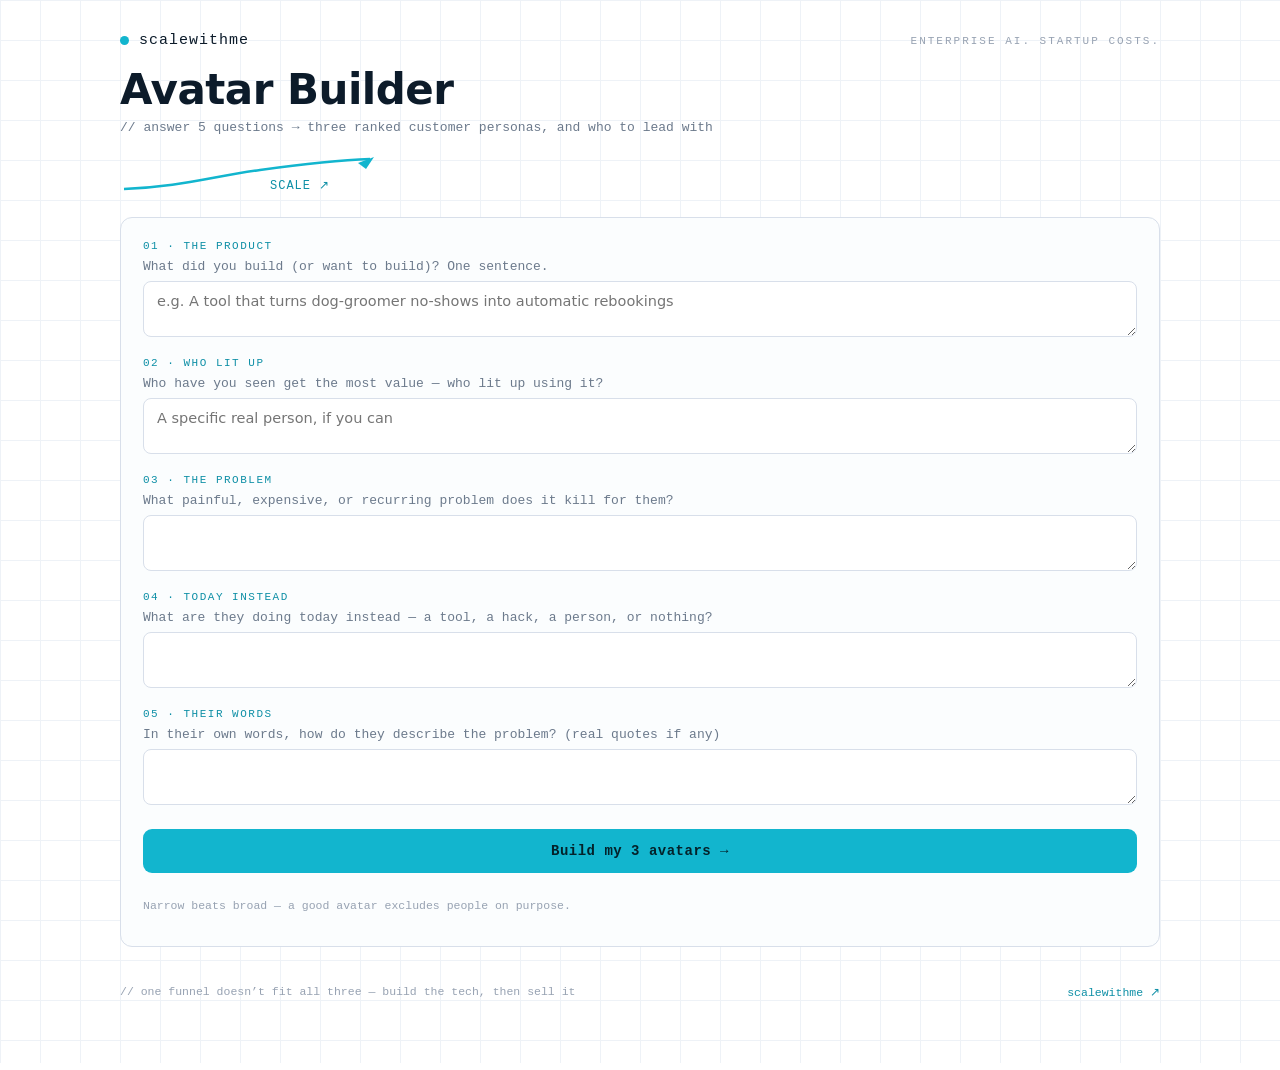
==== public/index.html @ 0a1be6bb "init: ScaleWithMe Avatar Builder web app (white theme) + Anthropic-backed Pages Function Co-Authored" ====
<!doctype html>
<html lang="en">
<head>
<meta charset="utf-8">
<meta name="viewport" content="width=device-width, initial-scale=1">
<title>Avatar Builder — ScaleWithMe</title>
<style>
  :root{
    --bg:#FFFFFF; --grid:#EEF2F7; --panel:#FBFDFE; --input:#FFFFFF;
    --ink:#0C1B2A; --muted:#6C7A8C; --faint:#97A2B2; --line:#E7ECF2; --border:#D8DFEA;
    --cyan:#12B5CE; --cyan-deep:#0E8FA6; --chip:#E2F6FA; --chip-ink:#0B7E92;
    --sans:system-ui,-apple-system,"Helvetica Neue",Arial,sans-serif;
    --mono:ui-monospace,"SF Mono",Menlo,Consolas,monospace;
  }
  *{box-sizing:border-box}
  body{margin:0;background:var(--bg);color:var(--ink);font-family:var(--sans);
    background-image:linear-gradient(var(--grid) 1px,transparent 1px),linear-gradient(90deg,var(--grid) 1px,transparent 1px);
    background-size:40px 40px}
  .inner{max-width:1080px;margin:0 auto;padding:32px 20px 64px}
  .top{display:flex;align-items:center;justify-content:space-between;gap:16px;flex-wrap:wrap}
  .brand{display:flex;align-items:center;gap:10px;font-family:var(--mono);font-size:15px;letter-spacing:1px}
  .dot{width:9px;height:9px;border-radius:50%;background:var(--cyan)}
  .tag{font-family:var(--mono);font-size:11px;letter-spacing:2px;color:var(--faint)}
  h1{font-size:clamp(28px,5vw,42px);font-weight:800;margin:16px 0 6px;letter-spacing:-.5px;text-wrap:balance}
  .sub{font-family:var(--mono);font-size:13px;color:var(--muted);margin:0 0 20px}
  .spark{display:block;margin:0 0 22px}
  .card{background:var(--panel);border:1px solid var(--border);border-radius:12px;padding:22px}
  form{display:grid;gap:16px}
  label{display:block;font-family:var(--mono);font-size:11px;letter-spacing:1.5px;color:var(--cyan-deep);margin-bottom:7px;text-transform:uppercase}
  .q{font-size:13px;color:var(--muted);font-family:var(--mono);margin:0 0 7px}
  textarea{width:100%;background:var(--input);border:1px solid var(--border);border-radius:8px;color:var(--ink);
    font-family:var(--sans);font-size:14.5px;padding:11px 13px;resize:vertical;min-height:52px}
  textarea:focus{outline:2px solid var(--cyan);outline-offset:1px;border-color:var(--cyan)}
  .go{margin-top:4px;background:var(--cyan);color:#04222a;border:none;border-radius:9px;padding:14px 20px;
    font-family:var(--mono);font-size:14px;font-weight:700;letter-spacing:.5px;cursor:pointer;transition:filter .15s}
  .go:hover{filter:brightness(1.05)}
  .go:disabled{opacity:.5;cursor:progress}
  .note{font-family:var(--mono);font-size:11.5px;color:var(--faint);margin-top:10px}
  .status{font-family:var(--mono);font-size:13px;color:var(--cyan-deep);margin:22px 2px;display:none}
  .status.show{display:block}
  .err{color:#c0392b}
  .grid{display:grid;grid-template-columns:repeat(3,1fr);gap:16px;margin-top:8px}
  @media(max-width:840px){.grid{grid-template-columns:1fr}}
  .p{background:var(--panel);border:1px solid var(--border);border-radius:12px;padding:20px;position:relative;overflow:hidden}
  .p.primary{border-color:var(--cyan)}
  .p .bar{position:absolute;top:0;left:0;right:0;height:5px;background:#E1E7EF}
  .p.primary .bar{background:var(--cyan)}
  .rank{font-family:var(--mono);font-size:11.5px;letter-spacing:2px;color:var(--faint)}
  .p.primary .rank{color:var(--cyan-deep)}
  .name{font-size:20px;font-weight:700;margin:8px 0 2px}
  .role{font-size:13px;color:var(--muted)}
  .p hr{border:none;border-top:1px solid var(--line);margin:14px 0}
  .sec{font-family:var(--mono);font-size:10px;letter-spacing:1.5px;color:var(--faint);margin:14px 0 5px;text-transform:uppercase}
  .val{font-size:13px;color:#37455A;line-height:1.5}
  .q-quote{font-style:italic;color:#6B7789;font-size:12.5px}
  .lead{color:var(--cyan-deep);font-size:13px}
  .serve{margin-top:14px;font-family:var(--mono);font-size:12px;background:#EFF3F8;border-radius:7px;padding:9px 12px;color:var(--muted)}
  .p.primary .serve{background:var(--chip);color:var(--chip-ink)}
  .summary{margin-top:18px;border-left:3px solid var(--cyan);background:#F1FBFD;border-radius:0 10px 10px 0;padding:16px 18px}
  .summary h3{margin:0 0 6px;font-size:15px}
  .summary p{margin:0;font-size:13.5px;color:#37455A;line-height:1.55}
  .foot{font-family:var(--mono);font-size:11.5px;color:var(--faint);margin-top:30px;display:flex;justify-content:space-between;flex-wrap:wrap;gap:8px}
</style>
</head>
<body>
<div class="inner">
  <div class="top">
    <div class="brand"><span class="dot"></span>scalewithme</div>
    <div class="tag">ENTERPRISE AI. STARTUP COSTS.</div>
  </div>
  <h1>Avatar Builder</h1>
  <p class="sub">// answer 5 questions → three ranked customer personas, and who to lead with</p>
  <svg class="spark" width="260" height="40" viewBox="0 0 260 40" aria-hidden="true">
    <path d="M4,34 C60,32 90,22 140,15 S220,5 250,4" fill="none" stroke="#12B5CE" stroke-width="2.5"/>
    <path d="M238,8 L254,2 L246,14 Z" fill="#12B5CE"/>
    <text x="150" y="34" font-family="ui-monospace,monospace" font-size="12" fill="#0E8FA6" letter-spacing="1">SCALE ↗</text>
  </svg>

  <div class="card">
    <form id="f">
      <div><label>01 · The product</label><p class="q">What did you build (or want to build)? One sentence.</p><textarea id="q1" required placeholder="e.g. A tool that turns dog-groomer no-shows into automatic rebookings"></textarea></div>
      <div><label>02 · Who lit up</label><p class="q">Who have you seen get the most value — who lit up using it?</p><textarea id="q2" placeholder="A specific real person, if you can"></textarea></div>
      <div><label>03 · The problem</label><p class="q">What painful, expensive, or recurring problem does it kill for them?</p><textarea id="q3" required></textarea></div>
      <div><label>04 · Today instead</label><p class="q">What are they doing today instead — a tool, a hack, a person, or nothing?</p><textarea id="q4"></textarea></div>
      <div><label>05 · Their words</label><p class="q">In their own words, how do they describe the problem? (real quotes if any)</p><textarea id="q5"></textarea></div>
      <button class="go" id="go" type="submit">Build my 3 avatars →</button>
      <p class="note">Narrow beats broad — a good avatar excludes people on purpose.</p>
    </form>
  </div>

  <div class="status" id="status"></div>
  <div class="grid" id="out"></div>
  <div id="summarywrap"></div>

  <div class="foot">
    <span>// one funnel doesn’t fit all three — build the tech, then sell it</span>
    <span style="color:#0E8FA6">scalewithme ↗</span>
  </div>
</div>

<script>
const $=id=>document.getElementById(id);
const esc=s=>String(s==null?'':s).replace(/[&<>]/g,c=>({'&':'&amp;','<':'&lt;','>':'&gt;'}[c]));
$('f').addEventListener('submit',async e=>{
  e.preventDefault();
  const body={q1:$('q1').value.trim(),q2:$('q2').value.trim(),q3:$('q3').value.trim(),q4:$('q4').value.trim(),q5:$('q5').value.trim()};
  if(!body.q1||!body.q3)return;
  $('go').disabled=true;
  const st=$('status');st.className='status show';st.classList.remove('err');
  st.textContent='> mapping segments… drafting three avatars… ranking them…';
  $('out').innerHTML='';$('summarywrap').innerHTML='';
  try{
    const r=await fetch('/api/generate',{method:'POST',headers:{'content-type':'application/json'},body:JSON.stringify(body)});
    if(!r.ok)throw new Error('server '+r.status);
    const data=await r.json();
    render(data);st.className='status';
  }catch(err){
    st.className='status show err';st.textContent='> could not generate ('+err.message+'). Try again in a moment.';
  }finally{$('go').disabled=false;}
});
function render(d){
  const out=$('out');
  (d.avatars||[]).forEach(p=>{
    const primary=(p.rank||'').toUpperCase()==='PRIMARY';
    const lang=(p.language||[]).map(q=>`<div class="q-quote">“${esc(q)}”</div>`).join('');
    out.insertAdjacentHTML('beforeend',`
    <div class="p ${primary?'primary':''}"><div class="bar"></div>
      <div class="rank">▲ ${esc(p.rank||'')}</div>
      <div class="name">${esc(p.name||'')}</div>
      <div class="role">${esc(p.role||'')}</div><hr>
      <div class="sec">Snapshot</div><div class="val">${esc(p.snapshot||'')}</div>
      <div class="sec">Jobs to be done</div><div class="val">Functional — ${esc(p.jtbd&&p.jtbd.functional)}<br>Emotional — ${esc(p.jtbd&&p.jtbd.emotional)}<br>Social — ${esc(p.jtbd&&p.jtbd.social)}</div>
      <div class="sec">Acute problem</div><div class="val">${esc(p.acute||'')}</div>
      <div class="sec">Current alternative</div><div class="val">${esc(p.alternative||'')}</div>
      <div class="sec">Their language</div>${lang}
      <div class="sec">Channels</div><div class="val"><span class="lead">▸ Lead: ${esc(p.channelLead||'')}</span><br>Hidden gems: ${esc(p.channelGems||'')}</div>
      <div class="sec">Anti-fit</div><div class="val">${esc(p.antiFit||'')}</div>
      <div class="sec">Riskiest assumption</div><div class="val">${esc(p.riskiest||'')}</div>
      <div class="sec">The 3 moves</div><div class="val">Msg — ${esc(p.moves&&p.moves.message)}<br>Channel — ${esc(p.moves&&p.moves.channel)}<br>Offer — ${esc(p.moves&&p.moves.offer)}</div>
      <div class="serve">SERVE VIA ▸ ${esc(p.serveVia||'')} ↗</div>
    </div>`);
  });
  if(d.leadWith)$('summarywrap').innerHTML=`<div class="summary"><h3>Who to lead with</h3><p>${esc(d.leadWith)}</p></div>`;
}
</script>
</body>
</html>
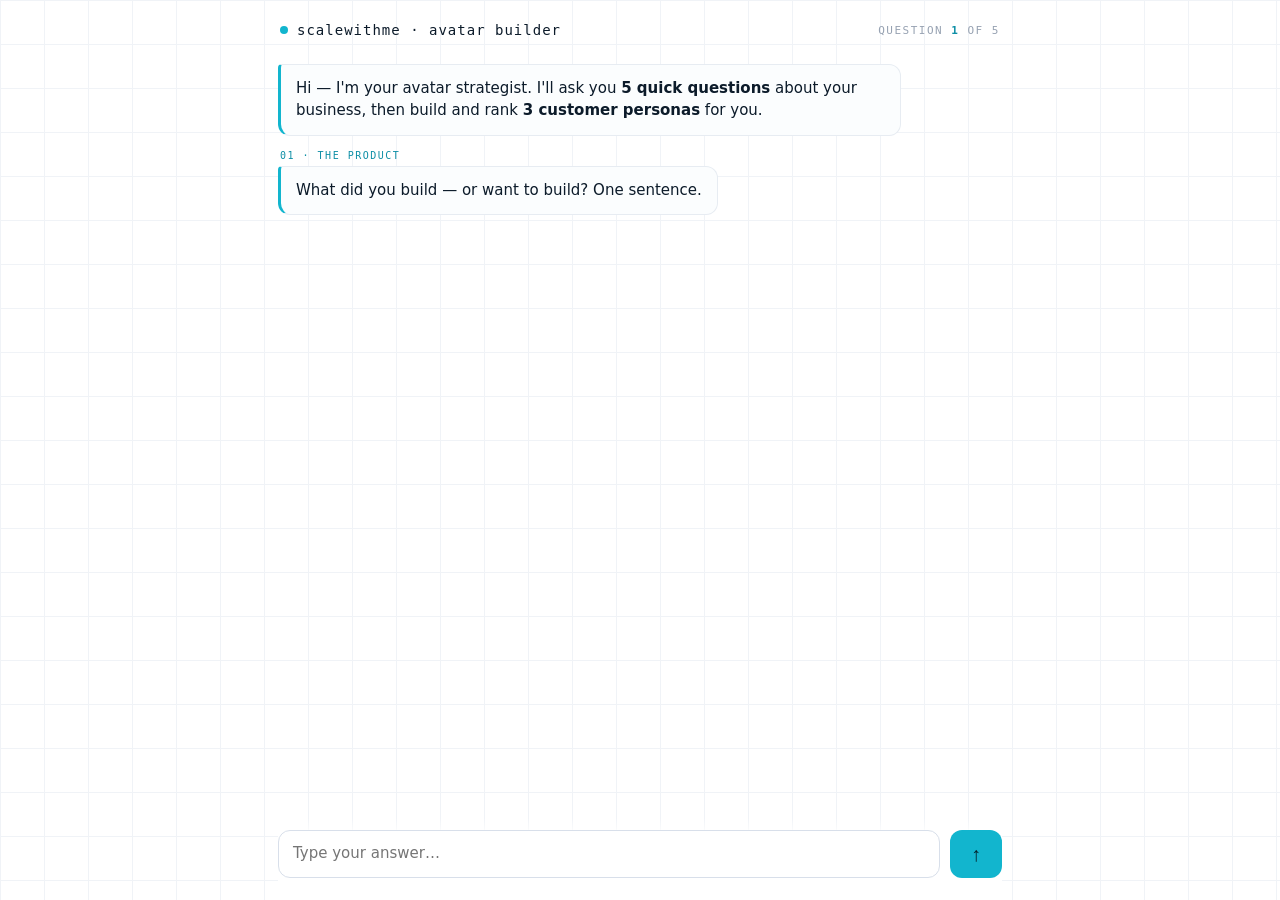
==== commit 5db300e9: "feat: conversational question-stream UI (replaces static form) Co-Authored-By: Claude Opus 4.8 <nore" ====
--- a/public/index.html
+++ b/public/index.html
@@ -6,142 +6,142 @@
 <title>Avatar Builder — ScaleWithMe</title>
 <style>
   :root{
-    --bg:#FFFFFF; --grid:#EEF2F7; --panel:#FBFDFE; --input:#FFFFFF;
-    --ink:#0C1B2A; --muted:#6C7A8C; --faint:#97A2B2; --line:#E7ECF2; --border:#D8DFEA;
-    --cyan:#12B5CE; --cyan-deep:#0E8FA6; --chip:#E2F6FA; --chip-ink:#0B7E92;
+    --bg:#FFFFFF;--grid:#F0F3F7;--ink:#0C1B2A;--muted:#6C7A8C;--faint:#97A2B2;
+    --line:#E7ECF2;--border:#D8DFEA;--panel:#FBFDFE;
+    --cyan:#12B5CE;--cyan-deep:#0E8FA6;--chip:#E2F6FA;--chip-ink:#0B6072;
     --sans:system-ui,-apple-system,"Helvetica Neue",Arial,sans-serif;
     --mono:ui-monospace,"SF Mono",Menlo,Consolas,monospace;
   }
+  @media(prefers-reduced-motion:reduce){*{animation:none!important}}
   *{box-sizing:border-box}
   body{margin:0;background:var(--bg);color:var(--ink);font-family:var(--sans);
-    background-image:linear-gradient(var(--grid) 1px,transparent 1px),linear-gradient(90deg,var(--grid) 1px,transparent 1px);
-    background-size:40px 40px}
-  .inner{max-width:1080px;margin:0 auto;padding:32px 20px 64px}
-  .top{display:flex;align-items:center;justify-content:space-between;gap:16px;flex-wrap:wrap}
-  .brand{display:flex;align-items:center;gap:10px;font-family:var(--mono);font-size:15px;letter-spacing:1px}
-  .dot{width:9px;height:9px;border-radius:50%;background:var(--cyan)}
-  .tag{font-family:var(--mono);font-size:11px;letter-spacing:2px;color:var(--faint)}
-  h1{font-size:clamp(28px,5vw,42px);font-weight:800;margin:16px 0 6px;letter-spacing:-.5px;text-wrap:balance}
-  .sub{font-family:var(--mono);font-size:13px;color:var(--muted);margin:0 0 20px}
-  .spark{display:block;margin:0 0 22px}
-  .card{background:var(--panel);border:1px solid var(--border);border-radius:12px;padding:22px}
-  form{display:grid;gap:16px}
-  label{display:block;font-family:var(--mono);font-size:11px;letter-spacing:1.5px;color:var(--cyan-deep);margin-bottom:7px;text-transform:uppercase}
-  .q{font-size:13px;color:var(--muted);font-family:var(--mono);margin:0 0 7px}
-  textarea{width:100%;background:var(--input);border:1px solid var(--border);border-radius:8px;color:var(--ink);
-    font-family:var(--sans);font-size:14.5px;padding:11px 13px;resize:vertical;min-height:52px}
+    background-image:linear-gradient(var(--grid) 1px,transparent 1px),linear-gradient(90deg,var(--grid) 1px,transparent 1px);background-size:44px 44px}
+  .shell{max-width:760px;margin:0 auto;min-height:100vh;display:flex;flex-direction:column;padding:0 18px}
+  header{display:flex;align-items:center;justify-content:space-between;gap:12px;padding:22px 2px 12px;flex-wrap:wrap}
+  .brand{display:flex;align-items:center;gap:9px;font-family:var(--mono);font-size:14px;letter-spacing:1px}
+  .dot{width:8px;height:8px;border-radius:50%;background:var(--cyan)}
+  .prog{font-family:var(--mono);font-size:11px;letter-spacing:1.5px;color:var(--faint)}
+  .prog b{color:var(--cyan-deep)}
+  #chat{flex:1;display:flex;flex-direction:column;gap:14px;padding:14px 0 8px}
+  .msg{max-width:86%;animation:rise .28s ease both}
+  @keyframes rise{from{opacity:0;transform:translateY(8px)}to{opacity:1;transform:none}}
+  .bot{align-self:flex-start}
+  .bot .label{font-family:var(--mono);font-size:10px;letter-spacing:1.5px;color:var(--cyan-deep);margin:0 0 5px 2px;text-transform:uppercase}
+  .bot .body{background:var(--panel);border:1px solid var(--line);border-left:3px solid var(--cyan);border-radius:4px 12px 12px 12px;padding:13px 15px;font-size:15px;line-height:1.45}
+  .me{align-self:flex-end}
+  .me .body{background:var(--chip);color:var(--chip-ink);border-radius:12px 12px 4px 12px;padding:11px 15px;font-size:15px;line-height:1.4}
+  .typing .body{color:var(--muted);font-family:var(--mono);font-size:13px}
+  form#composer{position:sticky;bottom:0;background:linear-gradient(transparent,var(--bg) 22%);padding:12px 0 22px;display:flex;gap:10px;align-items:flex-end}
+  textarea{flex:1;background:#fff;border:1px solid var(--border);border-radius:12px;color:var(--ink);
+    font-family:var(--sans);font-size:15px;padding:12px 14px;resize:none;max-height:140px;min-height:48px;line-height:1.4}
   textarea:focus{outline:2px solid var(--cyan);outline-offset:1px;border-color:var(--cyan)}
-  .go{margin-top:4px;background:var(--cyan);color:#04222a;border:none;border-radius:9px;padding:14px 20px;
-    font-family:var(--mono);font-size:14px;font-weight:700;letter-spacing:.5px;cursor:pointer;transition:filter .15s}
-  .go:hover{filter:brightness(1.05)}
-  .go:disabled{opacity:.5;cursor:progress}
-  .note{font-family:var(--mono);font-size:11.5px;color:var(--faint);margin-top:10px}
-  .status{font-family:var(--mono);font-size:13px;color:var(--cyan-deep);margin:22px 2px;display:none}
-  .status.show{display:block}
-  .err{color:#c0392b}
-  .grid{display:grid;grid-template-columns:repeat(3,1fr);gap:16px;margin-top:8px}
-  @media(max-width:840px){.grid{grid-template-columns:1fr}}
-  .p{background:var(--panel);border:1px solid var(--border);border-radius:12px;padding:20px;position:relative;overflow:hidden}
+  .send{background:var(--cyan);color:#04222a;border:none;border-radius:12px;width:52px;height:48px;font-size:20px;cursor:pointer;flex:none;transition:filter .15s}
+  .send:hover{filter:brightness(1.06)}.send:disabled{opacity:.45;cursor:not-allowed}
+  /* results */
+  #out{display:grid;grid-template-columns:repeat(3,1fr);gap:14px;margin:8px 0 4px}
+  @media(max-width:720px){#out{grid-template-columns:1fr}.shell{max-width:100%}}
+  .p{background:var(--panel);border:1px solid var(--border);border-radius:12px;padding:18px;position:relative;overflow:hidden;animation:rise .3s ease both}
   .p.primary{border-color:var(--cyan)}
-  .p .bar{position:absolute;top:0;left:0;right:0;height:5px;background:#E1E7EF}
-  .p.primary .bar{background:var(--cyan)}
-  .rank{font-family:var(--mono);font-size:11.5px;letter-spacing:2px;color:var(--faint)}
-  .p.primary .rank{color:var(--cyan-deep)}
-  .name{font-size:20px;font-weight:700;margin:8px 0 2px}
-  .role{font-size:13px;color:var(--muted)}
-  .p hr{border:none;border-top:1px solid var(--line);margin:14px 0}
-  .sec{font-family:var(--mono);font-size:10px;letter-spacing:1.5px;color:var(--faint);margin:14px 0 5px;text-transform:uppercase}
-  .val{font-size:13px;color:#37455A;line-height:1.5}
-  .q-quote{font-style:italic;color:#6B7789;font-size:12.5px}
-  .lead{color:var(--cyan-deep);font-size:13px}
-  .serve{margin-top:14px;font-family:var(--mono);font-size:12px;background:#EFF3F8;border-radius:7px;padding:9px 12px;color:var(--muted)}
+  .p .bar{position:absolute;top:0;left:0;right:0;height:5px;background:#E1E7EF}.p.primary .bar{background:var(--cyan)}
+  .rank{font-family:var(--mono);font-size:11px;letter-spacing:2px;color:var(--faint)}.p.primary .rank{color:var(--cyan-deep)}
+  .name{font-size:19px;font-weight:700;margin:7px 0 2px}.role{font-size:12.5px;color:var(--muted)}
+  .p hr{border:none;border-top:1px solid var(--line);margin:12px 0}
+  .sec{font-family:var(--mono);font-size:9.5px;letter-spacing:1.5px;color:var(--faint);margin:12px 0 4px;text-transform:uppercase}
+  .val{font-size:12.5px;color:#37455A;line-height:1.5}.q-quote{font-style:italic;color:#6B7789;font-size:12px}
+  .lead{color:var(--cyan-deep)}.serve{margin-top:12px;font-family:var(--mono);font-size:11.5px;background:#EFF3F8;border-radius:7px;padding:8px 11px;color:var(--muted)}
   .p.primary .serve{background:var(--chip);color:var(--chip-ink)}
-  .summary{margin-top:18px;border-left:3px solid var(--cyan);background:#F1FBFD;border-radius:0 10px 10px 0;padding:16px 18px}
-  .summary h3{margin:0 0 6px;font-size:15px}
-  .summary p{margin:0;font-size:13.5px;color:#37455A;line-height:1.55}
-  .foot{font-family:var(--mono);font-size:11.5px;color:var(--faint);margin-top:30px;display:flex;justify-content:space-between;flex-wrap:wrap;gap:8px}
+  .summary{border-left:3px solid var(--cyan);background:#F1FBFD;border-radius:0 10px 10px 0;padding:15px 17px;margin:6px 0}
+  .summary h3{margin:0 0 5px;font-size:15px}.summary p{margin:0;font-size:14px;color:#37455A;line-height:1.55}
+  .err{color:#c0392b;font-family:var(--mono);font-size:13px}
 </style>
 </head>
 <body>
-<div class="inner">
-  <div class="top">
-    <div class="brand"><span class="dot"></span>scalewithme</div>
-    <div class="tag">ENTERPRISE AI. STARTUP COSTS.</div>
-  </div>
-  <h1>Avatar Builder</h1>
-  <p class="sub">// answer 5 questions → three ranked customer personas, and who to lead with</p>
-  <svg class="spark" width="260" height="40" viewBox="0 0 260 40" aria-hidden="true">
-    <path d="M4,34 C60,32 90,22 140,15 S220,5 250,4" fill="none" stroke="#12B5CE" stroke-width="2.5"/>
-    <path d="M238,8 L254,2 L246,14 Z" fill="#12B5CE"/>
-    <text x="150" y="34" font-family="ui-monospace,monospace" font-size="12" fill="#0E8FA6" letter-spacing="1">SCALE ↗</text>
-  </svg>
-
-  <div class="card">
-    <form id="f">
-      <div><label>01 · The product</label><p class="q">What did you build (or want to build)? One sentence.</p><textarea id="q1" required placeholder="e.g. A tool that turns dog-groomer no-shows into automatic rebookings"></textarea></div>
-      <div><label>02 · Who lit up</label><p class="q">Who have you seen get the most value — who lit up using it?</p><textarea id="q2" placeholder="A specific real person, if you can"></textarea></div>
-      <div><label>03 · The problem</label><p class="q">What painful, expensive, or recurring problem does it kill for them?</p><textarea id="q3" required></textarea></div>
-      <div><label>04 · Today instead</label><p class="q">What are they doing today instead — a tool, a hack, a person, or nothing?</p><textarea id="q4"></textarea></div>
-      <div><label>05 · Their words</label><p class="q">In their own words, how do they describe the problem? (real quotes if any)</p><textarea id="q5"></textarea></div>
-      <button class="go" id="go" type="submit">Build my 3 avatars →</button>
-      <p class="note">Narrow beats broad — a good avatar excludes people on purpose.</p>
-    </form>
-  </div>
-
-  <div class="status" id="status"></div>
-  <div class="grid" id="out"></div>
-  <div id="summarywrap"></div>
-
-  <div class="foot">
-    <span>// one funnel doesn’t fit all three — build the tech, then sell it</span>
-    <span style="color:#0E8FA6">scalewithme ↗</span>
-  </div>
+<div class="shell">
+  <header>
+    <div class="brand"><span class="dot"></span>scalewithme · avatar builder</div>
+    <div class="prog" id="prog"></div>
+  </header>
+  <div id="chat" aria-live="polite"></div>
+  <form id="composer" autocomplete="off">
+    <textarea id="in" rows="1" placeholder="Type your answer…" aria-label="Your answer"></textarea>
+    <button class="send" id="send" type="submit" aria-label="Send">↑</button>
+  </form>
 </div>
 
 <script>
-const $=id=>document.getElementById(id);
-const esc=s=>String(s==null?'':s).replace(/[&<>]/g,c=>({'&':'&amp;','<':'&lt;','>':'&gt;'}[c]));
-$('f').addEventListener('submit',async e=>{
+const QS=[
+  {label:"01 · The product",q:"What did you build — or want to build? One sentence."},
+  {label:"02 · Who lit up",q:"Who have you seen get the most value — who <em>lit up</em> using it? A specific real person is best."},
+  {label:"03 · The problem",q:"What painful, expensive, or recurring problem does it kill for them?"},
+  {label:"04 · Today instead",q:"What are they doing <em>today instead</em> — a tool, a hack, a person, or nothing?"},
+  {label:"05 · Their words",q:"In their own words, how do they describe the problem? Real quotes if you have them."}
+];
+const chat=document.getElementById("chat"),input=document.getElementById("in"),
+  send=document.getElementById("send"),prog=document.getElementById("prog"),composer=document.getElementById("composer");
+const esc=s=>String(s==null?"":s).replace(/[&<>]/g,c=>({"&":"&amp;","<":"&lt;",">":"&gt;"}[c]));
+let step=-1, answers=[];
+
+function scroll(){chat.parentElement.scrollTo({top:document.body.scrollHeight,behavior:"smooth"});window.scrollTo({top:document.body.scrollHeight,behavior:"smooth"});}
+function bot(html,label){const d=document.createElement("div");d.className="msg bot";d.innerHTML=(label?`<div class="label">${label}</div>`:"")+`<div class="body">${html}</div>`;chat.appendChild(d);scroll();return d;}
+function me(text){const d=document.createElement("div");d.className="msg me";d.innerHTML=`<div class="body">${esc(text)}</div>`;chat.appendChild(d);scroll();}
+function setProg(){prog.innerHTML = step>=0&&step<QS.length ? `QUESTION <b>${step+1}</b> OF ${QS.length}` : (step>=QS.length?"BUILDING…":"");}
+
+function ask(){setProg();const cur=QS[step];bot(cur.q,cur.label);}
+function start(){
+  bot("Hi — I'm your avatar strategist. I'll ask you <b>5 quick questions</b> about your business, then build and rank <b>3 customer personas</b> for you.");
+  setTimeout(()=>{step=0;ask();},450);
+}
+function autosize(){input.style.height="auto";input.style.height=Math.min(input.scrollHeight,140)+"px";}
+input.addEventListener("input",autosize);
+input.addEventListener("keydown",e=>{if(e.key==="Enter"&&!e.shiftKey){e.preventDefault();composer.requestSubmit();}});
+
+composer.addEventListener("submit",e=>{
   e.preventDefault();
-  const body={q1:$('q1').value.trim(),q2:$('q2').value.trim(),q3:$('q3').value.trim(),q4:$('q4').value.trim(),q5:$('q5').value.trim()};
-  if(!body.q1||!body.q3)return;
-  $('go').disabled=true;
-  const st=$('status');st.className='status show';st.classList.remove('err');
-  st.textContent='> mapping segments… drafting three avatars… ranking them…';
-  $('out').innerHTML='';$('summarywrap').innerHTML='';
+  const v=input.value.trim(); if(!v||step<0||step>=QS.length)return;
+  me(v); answers[step]=v; input.value="";autosize();
+  step++;
+  if(step<QS.length){setTimeout(ask,380);}
+  else{generate();}
+});
+
+async function generate(){
+  setProg(); input.disabled=true; send.disabled=true;
+  const t=bot('<span style="opacity:.8">mapping segments · drafting three avatars · ranking them…</span>');t.classList.add("typing");
   try{
-    const r=await fetch('/api/generate',{method:'POST',headers:{'content-type':'application/json'},body:JSON.stringify(body)});
-    if(!r.ok)throw new Error('server '+r.status);
+    const body={q1:answers[0]||"",q2:answers[1]||"",q3:answers[2]||"",q4:answers[3]||"",q5:answers[4]||""};
+    const r=await fetch("/api/generate",{method:"POST",headers:{"content-type":"application/json"},body:JSON.stringify(body)});
+    if(!r.ok)throw new Error("server "+r.status);
     const data=await r.json();
-    render(data);st.className='status';
+    if(data.error)throw new Error(data.error);
+    t.remove(); prog.textContent="DONE"; renderResults(data);
   }catch(err){
-    st.className='status show err';st.textContent='> could not generate ('+err.message+'). Try again in a moment.';
-  }finally{$('go').disabled=false;}
-});
-function render(d){
-  const out=$('out');
+    t.querySelector(".body").innerHTML=`<span class="err">Couldn't generate (${esc(err.message)}). Refresh and try again.</span>`;
+    input.disabled=false;send.disabled=false;
+  }
+}
+function renderResults(d){
+  bot("Here are your three ranked avatars 👇");
+  if(d.leadWith){const s=document.createElement("div");s.className="summary";s.innerHTML=`<h3>Who to lead with</h3><p>${esc(d.leadWith)}</p>`;chat.appendChild(s);}
+  const out=document.createElement("div");out.id="out";chat.appendChild(out);
   (d.avatars||[]).forEach(p=>{
-    const primary=(p.rank||'').toUpperCase()==='PRIMARY';
-    const lang=(p.language||[]).map(q=>`<div class="q-quote">“${esc(q)}”</div>`).join('');
-    out.insertAdjacentHTML('beforeend',`
-    <div class="p ${primary?'primary':''}"><div class="bar"></div>
-      <div class="rank">▲ ${esc(p.rank||'')}</div>
-      <div class="name">${esc(p.name||'')}</div>
-      <div class="role">${esc(p.role||'')}</div><hr>
-      <div class="sec">Snapshot</div><div class="val">${esc(p.snapshot||'')}</div>
+    const primary=(p.rank||"").toUpperCase()==="PRIMARY";
+    const lang=(p.language||[]).map(q=>`<div class="q-quote">“${esc(q)}”</div>`).join("");
+    out.insertAdjacentHTML("beforeend",`<div class="p ${primary?"primary":""}"><div class="bar"></div>
+      <div class="rank">▲ ${esc(p.rank||"")}</div><div class="name">${esc(p.name||"")}</div><div class="role">${esc(p.role||"")}</div><hr>
+      <div class="sec">Snapshot</div><div class="val">${esc(p.snapshot||"")}</div>
       <div class="sec">Jobs to be done</div><div class="val">Functional — ${esc(p.jtbd&&p.jtbd.functional)}<br>Emotional — ${esc(p.jtbd&&p.jtbd.emotional)}<br>Social — ${esc(p.jtbd&&p.jtbd.social)}</div>
-      <div class="sec">Acute problem</div><div class="val">${esc(p.acute||'')}</div>
-      <div class="sec">Current alternative</div><div class="val">${esc(p.alternative||'')}</div>
+      <div class="sec">Acute problem</div><div class="val">${esc(p.acute||"")}</div>
+      <div class="sec">Current alternative</div><div class="val">${esc(p.alternative||"")}</div>
       <div class="sec">Their language</div>${lang}
-      <div class="sec">Channels</div><div class="val"><span class="lead">▸ Lead: ${esc(p.channelLead||'')}</span><br>Hidden gems: ${esc(p.channelGems||'')}</div>
-      <div class="sec">Anti-fit</div><div class="val">${esc(p.antiFit||'')}</div>
-      <div class="sec">Riskiest assumption</div><div class="val">${esc(p.riskiest||'')}</div>
+      <div class="sec">Channels</div><div class="val"><span class="lead">▸ Lead: ${esc(p.channelLead||"")}</span><br>Hidden gems: ${esc(p.channelGems||"")}</div>
+      <div class="sec">Anti-fit</div><div class="val">${esc(p.antiFit||"")}</div>
+      <div class="sec">Riskiest assumption</div><div class="val">${esc(p.riskiest||"")}</div>
       <div class="sec">The 3 moves</div><div class="val">Msg — ${esc(p.moves&&p.moves.message)}<br>Channel — ${esc(p.moves&&p.moves.channel)}<br>Offer — ${esc(p.moves&&p.moves.offer)}</div>
-      <div class="serve">SERVE VIA ▸ ${esc(p.serveVia||'')} ↗</div>
-    </div>`);
+      <div class="serve">SERVE VIA ▸ ${esc(p.serveVia||"")} ↗</div></div>`);
   });
-  if(d.leadWith)$('summarywrap').innerHTML=`<div class="summary"><h3>Who to lead with</h3><p>${esc(d.leadWith)}</p></div>`;
+  scroll();
 }
+start();
 </script>
 </body>
 </html>
